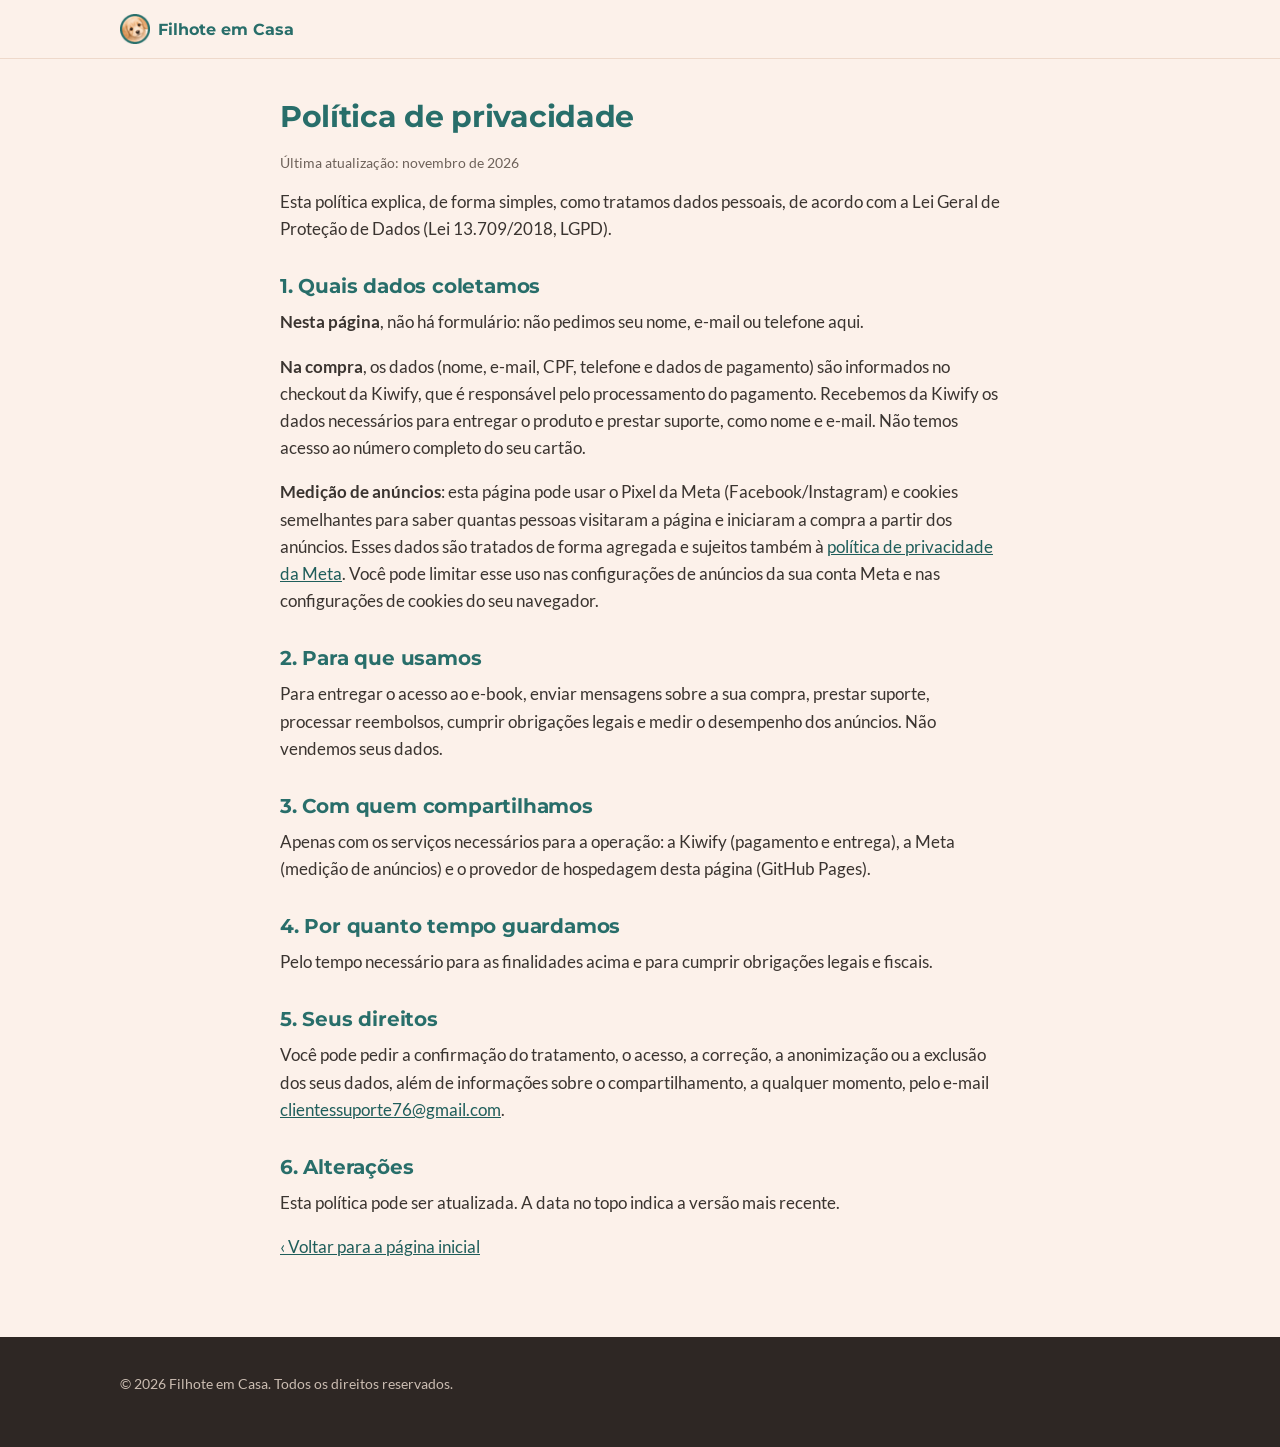
==== privacidade.html @ 79512b6d "Publish the Filhote em Casa sales page for GitHub Pages. Add the approved static site at the repo ro" ====
<!doctype html>
<html lang="pt-BR"><head><meta charset="utf-8"><meta name="viewport" content="width=device-width,initial-scale=1">
<title>Política de privacidade | Filhote em Casa</title><meta name="robots" content="noindex">
<link rel="icon" type="image/png" sizes="32x32" href="assets/img/favicon-32.png"><link rel="stylesheet" href="assets/style.css"></head>
<body>
<header class="topbar"><div class="wrap"><a class="brand" href="index.html"><img src="assets/img/favicon-32.png" width="30" height="30" alt="">Filhote em Casa</a></div></header>
<main class="wrap narrow legal">
<h1>Política de privacidade</h1>
<p class="muted small">Última atualização: novembro de 2026</p>
<p>Esta política explica, de forma simples, como tratamos dados pessoais, de acordo com a Lei Geral de Proteção de Dados (Lei 13.709/2018, LGPD).</p>
<h2>1. Quais dados coletamos</h2>
<p><strong>Nesta página</strong>, não há formulário: não pedimos seu nome, e-mail ou telefone aqui.</p>
<p><strong>Na compra</strong>, os dados (nome, e-mail, CPF, telefone e dados de pagamento) são informados no checkout da Kiwify, que é responsável pelo processamento do pagamento. Recebemos da Kiwify os dados necessários para entregar o produto e prestar suporte, como nome e e-mail. Não temos acesso ao número completo do seu cartão.</p>
<p><strong>Medição de anúncios</strong>: esta página pode usar o Pixel da Meta (Facebook/Instagram) e cookies semelhantes para saber quantas pessoas visitaram a página e iniciaram a compra a partir dos anúncios. Esses dados são tratados de forma agregada e sujeitos também à <a href="https://www.facebook.com/privacy/policy" rel="noopener" target="_blank">política de privacidade da Meta</a>. Você pode limitar esse uso nas configurações de anúncios da sua conta Meta e nas configurações de cookies do seu navegador.</p>
<h2>2. Para que usamos</h2>
<p>Para entregar o acesso ao e-book, enviar mensagens sobre a sua compra, prestar suporte, processar reembolsos, cumprir obrigações legais e medir o desempenho dos anúncios. Não vendemos seus dados.</p>
<h2>3. Com quem compartilhamos</h2>
<p>Apenas com os serviços necessários para a operação: a Kiwify (pagamento e entrega), a Meta (medição de anúncios) e o provedor de hospedagem desta página (GitHub Pages).</p>
<h2>4. Por quanto tempo guardamos</h2>
<p>Pelo tempo necessário para as finalidades acima e para cumprir obrigações legais e fiscais.</p>
<h2>5. Seus direitos</h2>
<p>Você pode pedir a confirmação do tratamento, o acesso, a correção, a anonimização ou a exclusão dos seus dados, além de informações sobre o compartilhamento, a qualquer momento, pelo e-mail <a href="mailto:clientessuporte76@gmail.com?subject=Privacidade%20-%20Filhote%20em%20Casa">clientessuporte76@gmail.com</a>.</p>
<h2>6. Alterações</h2>
<p>Esta política pode ser atualizada. A data no topo indica a versão mais recente.</p>
<!-- DADOS DO RESPONSÁVEL AQUI (nome ou razão social, CPF/CNPJ) -->
<p><a href="index.html">‹ Voltar para a página inicial</a></p>
</main>
<footer><div class="wrap"><p>© 2026 Filhote em Casa. Todos os direitos reservados.</p></div></footer>
</body></html>
---- assets/style.css ----
@font-face{font-family:"Montserrat";src:url(fonts/montserrat-700.woff2) format("woff2");font-weight:700;font-display:swap}
@font-face{font-family:"Lato";src:url(fonts/lato-regular.woff2) format("woff2");font-weight:400;font-display:swap}
@font-face{font-family:"Lato";src:url(fonts/lato-bold.woff2) format("woff2");font-weight:700;font-display:swap}
@font-face{font-family:"Lato";src:url(fonts/lato-italic.woff2) format("woff2");font-weight:400;font-style:italic;font-display:swap}
:root{--bg:#FCF1EA;--bg2:#F7E5D9;--card:#FFF9F5;--teal:#286E6A;--teal-d:#1F5E5B;--teal-l:#E3EFEC;--ink:#3A3430;--muted:#6E625A;--gold:#D9A441;--rose:#D99A9A;--line:#EED9CB;--r:18px;--sh:0 10px 30px -12px rgba(70,45,30,.25)}
*{box-sizing:border-box}
html{scroll-behavior:smooth;-webkit-text-size-adjust:100%}
body{margin:0;background:var(--bg);color:var(--ink);font:400 17px/1.6 "Lato",system-ui,-apple-system,"Segoe UI",Roboto,sans-serif}
img{max-width:100%;height:auto;display:block}
a{color:var(--teal-d)}
h1,h2,h3{font-family:"Montserrat","Lato",system-ui,sans-serif;font-weight:700;color:var(--teal);line-height:1.2;margin:0 0 .5em;letter-spacing:-.01em}
h1{font-size:clamp(1.85rem,6.4vw,3rem)}
h2{font-size:clamp(1.55rem,5vw,2.3rem)}
h3{font-size:1.15rem}
p{margin:0 0 1em}
.wrap{max-width:1080px;margin:0 auto;padding:0 20px}
.narrow{max-width:720px}
section{padding:56px 0}
.alt{background:var(--bg2)}
.center{text-align:center}
.eyebrow{display:inline-block;font:700 .78rem/1.2 "Montserrat",sans-serif;letter-spacing:.08em;text-transform:uppercase;color:var(--teal);background:var(--teal-l);padding:7px 12px;border-radius:99px;margin-bottom:14px}
.lead{font-size:1.12rem;color:var(--ink)}
.muted{color:var(--muted)}
.small{font-size:.9rem}
/* top bar */
.topbar{padding:14px 0;border-bottom:1px solid var(--line)}
.topbar .wrap{display:flex;align-items:center;justify-content:space-between;gap:12px}
.brand{display:flex;align-items:center;gap:8px;font:700 1rem "Montserrat",sans-serif;color:var(--teal);text-decoration:none}
.brand img{width:30px;height:30px}
.topbar .tag{font-size:.82rem;color:var(--muted)}
/* buttons */
.btn{display:inline-flex;align-items:center;justify-content:center;gap:8px;min-height:56px;padding:14px 28px;border-radius:14px;background:var(--teal-d);color:#fff;font:700 1.08rem/1.2 "Montserrat",sans-serif;text-decoration:none;box-shadow:0 8px 20px -8px rgba(31,94,91,.6);transition:transform .15s,background .15s;text-align:center}
.btn:hover{background:#174B49;transform:translateY(-1px)}
.btn:focus-visible{outline:3px solid var(--gold);outline-offset:3px}
.btn.block{display:flex;width:100%}
.btn .arrow{font-size:1.2em;line-height:1}
.micro{display:flex;flex-wrap:wrap;gap:6px 14px;margin-top:12px;font-size:.88rem;color:var(--muted)}
.micro span::before{content:"✓ ";color:var(--teal);font-weight:700}
/* hero */
.hero{padding:32px 0 48px}
.hero .grid{display:grid;gap:28px;align-items:center}
.hero h1 span{color:var(--teal-d);background:linear-gradient(transparent 62%,rgba(217,164,65,.35) 62%)}
.cover{position:relative;max-width:300px;margin:0 auto}
.cover img{border-radius:4px 10px 10px 4px;box-shadow:-2px 0 0 rgba(0,0,0,.06),0 24px 40px -14px rgba(70,45,30,.45),0 4px 10px rgba(70,45,30,.12)}
.cover::after{content:"";position:absolute;inset:0 auto 0 0;width:14px;border-radius:4px 0 0 4px;background:linear-gradient(90deg,rgba(0,0,0,.14),rgba(255,255,255,.18) 45%,rgba(0,0,0,0))}
.cover .badge{position:absolute;right:-14px;bottom:28px;background:var(--gold);color:#3A2A10;font:700 .82rem/1.15 "Montserrat",sans-serif;padding:10px 12px;border-radius:12px;box-shadow:var(--sh);text-align:center;transform:rotate(4deg)}
.chips{display:flex;flex-wrap:wrap;gap:8px;margin:18px 0 22px;padding:0;list-style:none}
.chips li{background:var(--card);border:1px solid var(--line);border-radius:99px;padding:6px 12px;font-size:.88rem;font-weight:700;color:var(--teal-d)}
/* problems */
.problems{display:grid;gap:10px;padding:0;margin:24px 0;list-style:none}
.problems li{display:flex;gap:12px;align-items:flex-start;background:var(--card);border:1px solid var(--line);border-radius:14px;padding:14px 16px;font-weight:700}
.problems li i{flex:none;width:28px;height:28px;border-radius:50%;background:var(--teal-l);color:var(--teal);display:grid;place-items:center;font-style:normal;font-size:.95rem}
.callout{background:var(--card);border-left:5px solid var(--teal);border-radius:12px;padding:18px 20px;margin:24px 0;box-shadow:var(--sh)}
.callout strong{color:var(--teal-d)}
.quote{font:700 clamp(1.2rem,4.4vw,1.6rem)/1.35 "Montserrat",sans-serif;color:var(--teal-d);margin:8px 0 0}
.split{display:grid;gap:28px;align-items:center}
.ilu{max-width:420px;margin:0 auto;mix-blend-mode:multiply}
/* compare */
.compare{display:grid;gap:14px;margin-top:24px}
.compare .col{border-radius:var(--r);padding:20px;border:1px solid var(--line)}
.compare .them{background:#F3E7DF}
.compare .us{background:var(--card);border:2px solid var(--teal);box-shadow:var(--sh)}
.compare h3{margin-bottom:10px}
.compare .them h3{color:var(--muted)}
.compare ul{margin:0;padding:0;list-style:none}
.compare li{padding:6px 0 6px 28px;position:relative}
.compare .them li::before{content:"–";position:absolute;left:6px;color:var(--muted);font-weight:700}
.compare .us li::before{content:"✓";position:absolute;left:4px;color:var(--teal);font-weight:700}
/* steps */
.steps{display:grid;gap:16px;counter-reset:s;margin-top:24px;padding:0;list-style:none}
.steps li{background:var(--card);border-radius:var(--r);padding:22px 20px 20px 74px;position:relative;box-shadow:var(--sh)}
.steps li::before{counter-increment:s;content:counter(s);position:absolute;left:20px;top:20px;width:40px;height:40px;border-radius:50%;background:var(--teal);color:#fff;font:700 1.15rem/40px "Montserrat",sans-serif;text-align:center}
.steps h3{margin-bottom:4px}
.steps p{margin:0;color:var(--muted)}
/* deliverables */
.items{display:grid;gap:18px;margin-top:28px}
.item{background:var(--card);border-radius:var(--r);padding:20px;box-shadow:var(--sh);display:grid;gap:16px;align-items:center}
.item .pg{max-width:220px;margin:0 auto;border-radius:6px;box-shadow:0 12px 26px -10px rgba(70,45,30,.4);border:1px solid var(--line);transform:rotate(-1.5deg)}
.item:nth-child(even) .pg{transform:rotate(1.5deg)}
.item .kicker{font:700 .75rem "Montserrat",sans-serif;letter-spacing:.08em;text-transform:uppercase;color:var(--gold);margin-bottom:4px}
.item h3{margin-bottom:6px}
.item p{margin:0;color:var(--muted)}
details.toc{margin-top:22px;background:var(--card);border-radius:14px;border:1px solid var(--line)}
details.toc summary{cursor:pointer;padding:16px 18px;font-weight:700;color:var(--teal-d)}
details.toc ol{margin:0;padding:0 18px 18px 40px;columns:1}
details.toc li{padding:3px 0}
/* plan */
.weeks{display:grid;gap:16px;margin-top:24px}
.week{background:var(--card);border-radius:var(--r);padding:20px;box-shadow:var(--sh);border-top:6px solid var(--teal)}
.week:nth-child(2){border-top-color:var(--gold)}
.week:nth-child(3){border-top-color:var(--rose)}
.week .wk{font:700 .78rem "Montserrat",sans-serif;letter-spacing:.08em;text-transform:uppercase;color:var(--muted)}
.week h3{margin:4px 0 10px}
.week ul{margin:0 0 12px;padding:0;list-style:none}
.week li{padding:4px 0 4px 26px;position:relative;font-size:.97rem}
.week li::before{content:"☐";position:absolute;left:0;color:var(--teal)}
.week .goal{margin:0;padding-top:10px;border-top:1px dashed var(--line);font-size:.93rem}
.week .goal b{color:var(--teal-d)}
/* method */
.pillars{display:grid;gap:12px;margin:20px 0 0;padding:0;list-style:none}
.pillars li{background:var(--card);border-radius:14px;padding:14px 16px;border:1px solid var(--line)}
.pillars b{color:var(--teal-d);display:block}
/* fit */
.fit{display:grid;gap:16px;margin-top:24px}
.fit .box{border-radius:var(--r);padding:22px;background:var(--card);box-shadow:var(--sh)}
.fit ul{margin:0;padding:0;list-style:none}
.fit li{padding:7px 0 7px 30px;position:relative}
.fit .yes li::before{content:"✓";position:absolute;left:4px;color:var(--teal);font-weight:700}
.fit .no h3{color:#9A5B5B}
.fit .no li::before{content:"✕";position:absolute;left:4px;color:#B87070;font-weight:700}
/* guarantee */
.guarantee{display:grid;gap:22px;align-items:center;background:var(--card);border:2px dashed var(--teal);border-radius:24px;padding:28px 22px}
.seal{width:150px;height:150px;margin:0 auto;border-radius:50%;background:var(--teal);color:#fff;display:grid;place-items:center;text-align:center;font:700 .85rem/1.2 "Montserrat",sans-serif;box-shadow:0 0 0 8px var(--teal-l),var(--sh)}
.seal b{display:block;font-size:2.6rem;line-height:1}
.guarantee p{margin:0 0 .6em}
/* offer */
.offer{background:var(--card);border-radius:24px;box-shadow:0 24px 50px -20px rgba(70,45,30,.45);padding:28px 22px;max-width:560px;margin:0 auto;border:2px solid var(--teal)}
.offer .cov{width:140px;margin:0 auto 14px}
.offer ul{list-style:none;padding:0;margin:16px 0}
.offer li{padding:8px 0 8px 30px;border-bottom:1px solid var(--line);position:relative}
.offer li::before{content:"✓";position:absolute;left:4px;color:var(--teal);font-weight:700}
.price{text-align:center;margin:20px 0 16px}
.price .val{font:700 3.2rem/1 "Montserrat",sans-serif;color:var(--teal-d)}
.price .val small{font-size:1.2rem;vertical-align:top;margin-right:4px}
.price .note{display:block;color:var(--muted);font-size:.95rem;margin-top:6px}
.bump{display:flex;gap:14px;align-items:center;margin-top:18px;padding:14px;border-radius:14px;background:#FBEFE6;border:1px solid var(--line);font-size:.93rem}
.bump img{width:64px;flex:none;border-radius:3px;box-shadow:0 6px 12px -6px rgba(70,45,30,.4)}
.secure{display:flex;justify-content:center;flex-wrap:wrap;gap:6px 14px;margin-top:12px;font-size:.85rem;color:var(--muted)}
/* faq */
.faq{margin-top:24px}
.faq details{background:var(--card);border-radius:14px;margin-bottom:10px;border:1px solid var(--line)}
.faq summary{list-style:none;cursor:pointer;padding:18px 48px 18px 18px;font-weight:700;color:var(--teal-d);position:relative}
.faq summary::-webkit-details-marker{display:none}
.faq summary::after{content:"+";position:absolute;right:18px;top:50%;transform:translateY(-50%);font:700 1.4rem "Montserrat",sans-serif;color:var(--teal)}
.faq details[open] summary::after{content:"–"}
.faq details p{padding:0 18px 4px;margin:0 0 14px;color:var(--ink)}
/* final */
.final{padding-bottom:110px}
/* footer */
footer{background:#2E2724;color:#E8DCD3;padding:36px 0 110px;font-size:.88rem}
footer a{color:#F3D9C7}
footer .links{display:flex;flex-wrap:wrap;gap:8px 18px;margin:10px 0 16px}
footer p{margin:0 0 .8em;color:#CBBDB2}
/* sticky */
.sticky{position:fixed;left:0;right:0;bottom:0;z-index:50;background:rgba(255,249,245,.97);border-top:1px solid var(--line);box-shadow:0 -8px 24px -12px rgba(70,45,30,.35);padding:10px 14px calc(10px + env(safe-area-inset-bottom));display:flex;align-items:center;gap:12px;transform:translateY(110%);transition:transform .25s}
.sticky.show{transform:none}
.sticky .p{line-height:1.15;font-size:.8rem;color:var(--muted);white-space:nowrap}
.sticky .p b{display:block;font:700 1.25rem "Montserrat",sans-serif;color:var(--teal-d)}
.sticky .btn{flex:1;min-height:50px;padding:10px 14px;font-size:1rem}
/* legal pages */
.legal{padding:40px 0 60px}
.legal h1{font-size:1.9rem}
.legal h2{font-size:1.25rem;margin-top:1.6em}
/* desktop */
@media (min-width:760px){
  section{padding:80px 0}
  .hero{padding:56px 0 72px}
  .hero .grid{grid-template-columns:1.15fr .85fr;gap:48px}
  .cover{max-width:360px}
  .problems{grid-template-columns:1fr 1fr}
  .split{grid-template-columns:1fr 1fr;gap:48px}
  .split.rev .ilu{order:2}
  .compare{grid-template-columns:1fr 1fr}
  .steps{grid-template-columns:repeat(3,1fr)}
  .steps li{padding:76px 22px 22px}
  .items{grid-template-columns:1fr 1fr}
  .item{grid-template-columns:170px 1fr}
  .item .pg{max-width:170px}
  .item.wide{grid-column:1/-1;grid-template-columns:220px 1fr}
  .item.wide .pg{max-width:220px}
  details.toc ol{columns:2;column-gap:32px}
  .weeks{grid-template-columns:repeat(3,1fr)}
  .pillars{grid-template-columns:1fr 1fr}
  .fit{grid-template-columns:1fr 1fr}
  .guarantee{grid-template-columns:180px 1fr;padding:36px 40px}
  .offer{padding:36px 40px}
  .sticky{display:none}
  .final,footer{padding-bottom:40px}
}
@media (prefers-reduced-motion:reduce){html{scroll-behavior:auto}.btn,.sticky{transition:none}}
/* quiz chips */
.quiz{display:flex;flex-wrap:wrap;justify-content:center;gap:10px;margin-top:20px}
.quiz a{display:inline-flex;align-items:center;min-height:46px;padding:10px 16px;border-radius:99px;background:var(--card);border:2px solid var(--line);color:var(--ink);font-weight:700;font-size:.95rem;text-decoration:none;transition:border-color .15s,background .15s}
.quiz a:hover,.quiz a:focus-visible{border-color:var(--teal);background:var(--teal-l);outline:none}
/* solutions */
.sol{display:grid;gap:14px;margin-top:24px}
.sol article{background:var(--card);border-radius:var(--r);padding:20px;border:1px solid var(--line);scroll-margin-top:16px}
.sol article:target{border:2px solid var(--teal);box-shadow:0 0 0 6px var(--teal-l),var(--sh)}
.sol h3{margin-bottom:8px}
.sol p{margin:0 0 10px;font-size:.97rem}
.sol small{display:inline-block;font-weight:700;color:var(--teal-d);background:var(--teal-l);border-radius:8px;padding:4px 10px;font-size:.8rem}
/* objections */
.objs{display:grid;gap:14px;margin-top:24px}
.objs>div{background:var(--card);border-radius:var(--r);padding:20px;box-shadow:var(--sh)}
.objs h3{margin-bottom:6px}
.objs p{margin:0;color:var(--ink)}
@media (min-width:760px){.sol{grid-template-columns:1fr 1fr}.objs{grid-template-columns:1fr 1fr}}
.split>*,.hero .grid>*,.items>*,.item>*{min-width:0}
.ilu{width:100%}
body{overflow-x:hidden}
/* nav */
.nav{display:flex;gap:6px;align-items:center}
.nav a{font:700 .85rem "Montserrat",sans-serif;color:var(--teal-d);text-decoration:none;padding:8px 10px;border-radius:10px}
.nav a:hover{background:var(--teal-l)}
.nav .nav-sup{background:var(--teal-l)}
/* support */
#suporte{padding-top:24px}
.support{background:var(--card);border-radius:24px;padding:28px 22px;box-shadow:var(--sh);border:1px solid var(--line);text-align:center;scroll-margin-top:12px}
.support h2{font-size:1.6rem}
.support-actions{display:flex;flex-direction:column;align-items:center;gap:12px;margin-top:8px}
.btn-wa{display:inline-flex;align-items:center;justify-content:center;gap:10px;min-height:54px;padding:12px 26px;border-radius:14px;background:#25D366;color:#073B1E;font:700 1.05rem "Montserrat",sans-serif;text-decoration:none;box-shadow:0 8px 20px -8px rgba(37,211,102,.7);width:100%;max-width:340px}
.btn-wa:hover{background:#1FBE5B}
.support .mail{font-weight:700;color:var(--teal-d);word-break:break-all}
.wa-float{position:fixed;right:16px;bottom:18px;z-index:60;width:56px;height:56px;border-radius:50%;background:#25D366;color:#fff;display:grid;place-items:center;box-shadow:0 8px 22px -6px rgba(0,0,0,.35);transition:bottom .25s}
.wa-float:focus-visible{outline:3px solid var(--gold);outline-offset:3px}
body.bar-on .wa-float{bottom:calc(84px + env(safe-area-inset-bottom))}
@media (min-width:760px){.support-actions{flex-direction:row;justify-content:center;gap:24px}.btn-wa{width:auto}body.bar-on .wa-float{bottom:18px}}
.brand{white-space:nowrap}
@media (max-width:420px){.nav a{padding:7px 8px;font-size:.8rem}.brand{font-size:.95rem}}
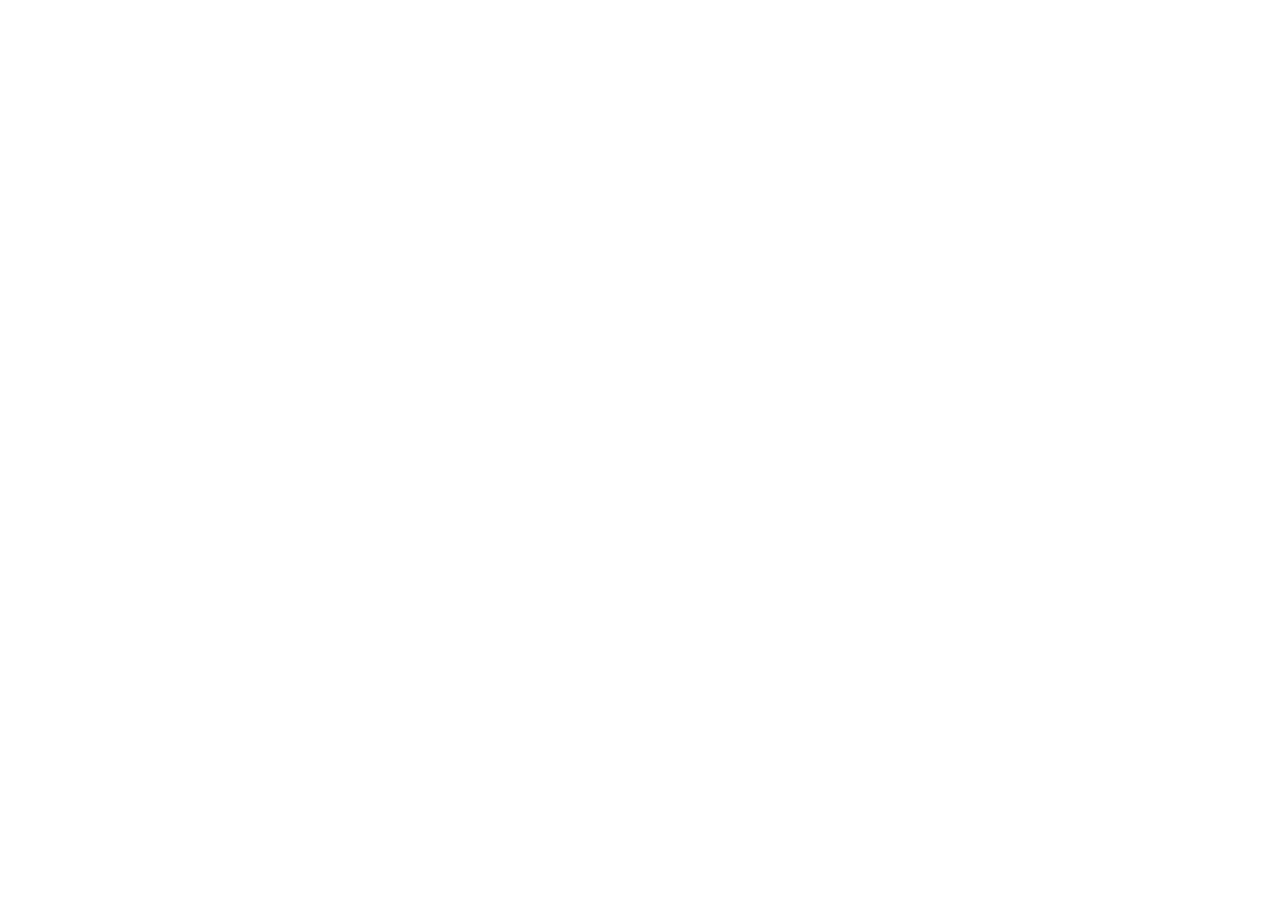
==== commit d237ca1c: "Redirect GitHub Pages HTML to filhoteemcasa.com.br Paused ads still open the GitHub Pages URL. Each " ====
--- a/privacidade.html
+++ b/privacidade.html
@@ -1,29 +1,17 @@
 <!doctype html>
-<html lang="pt-BR"><head><meta charset="utf-8"><meta name="viewport" content="width=device-width,initial-scale=1">
-<title>Política de privacidade | Filhote em Casa</title><meta name="robots" content="noindex">
-<link rel="icon" type="image/png" sizes="32x32" href="assets/img/favicon-32.png"><link rel="stylesheet" href="assets/style.css"></head>
+<html lang="pt-BR">
+<head>
+<meta charset="utf-8">
+<meta name="viewport" content="width=device-width,initial-scale=1">
+<title>Redirecionando… | Filhote em Casa</title>
+<link rel="canonical" href="https://filhoteemcasa.com.br/privacidade.html">
+<meta name="robots" content="noindex">
+<script>
+location.replace("https://filhoteemcasa.com.br/privacidade.html" + location.search + location.hash);
+</script>
+<meta http-equiv="refresh" content="0; url=https://filhoteemcasa.com.br/privacidade.html">
+</head>
 <body>
-<header class="topbar"><div class="wrap"><a class="brand" href="index.html"><img src="assets/img/favicon-32.png" width="30" height="30" alt="">Filhote em Casa</a></div></header>
-<main class="wrap narrow legal">
-<h1>Política de privacidade</h1>
-<p class="muted small">Última atualização: novembro de 2026</p>
-<p>Esta política explica, de forma simples, como tratamos dados pessoais, de acordo com a Lei Geral de Proteção de Dados (Lei 13.709/2018, LGPD).</p>
-<h2>1. Quais dados coletamos</h2>
-<p><strong>Nesta página</strong>, não há formulário: não pedimos seu nome, e-mail ou telefone aqui.</p>
-<p><strong>Na compra</strong>, os dados (nome, e-mail, CPF, telefone e dados de pagamento) são informados no checkout da Kiwify, que é responsável pelo processamento do pagamento. Recebemos da Kiwify os dados necessários para entregar o produto e prestar suporte, como nome e e-mail. Não temos acesso ao número completo do seu cartão.</p>
-<p><strong>Medição de anúncios</strong>: esta página pode usar o Pixel da Meta (Facebook/Instagram) e cookies semelhantes para saber quantas pessoas visitaram a página e iniciaram a compra a partir dos anúncios. Esses dados são tratados de forma agregada e sujeitos também à <a href="https://www.facebook.com/privacy/policy" rel="noopener" target="_blank">política de privacidade da Meta</a>. Você pode limitar esse uso nas configurações de anúncios da sua conta Meta e nas configurações de cookies do seu navegador.</p>
-<h2>2. Para que usamos</h2>
-<p>Para entregar o acesso ao e-book, enviar mensagens sobre a sua compra, prestar suporte, processar reembolsos, cumprir obrigações legais e medir o desempenho dos anúncios. Não vendemos seus dados.</p>
-<h2>3. Com quem compartilhamos</h2>
-<p>Apenas com os serviços necessários para a operação: a Kiwify (pagamento e entrega), a Meta (medição de anúncios) e o provedor de hospedagem desta página (GitHub Pages).</p>
-<h2>4. Por quanto tempo guardamos</h2>
-<p>Pelo tempo necessário para as finalidades acima e para cumprir obrigações legais e fiscais.</p>
-<h2>5. Seus direitos</h2>
-<p>Você pode pedir a confirmação do tratamento, o acesso, a correção, a anonimização ou a exclusão dos seus dados, além de informações sobre o compartilhamento, a qualquer momento, pelo e-mail <a href="mailto:clientessuporte76@gmail.com?subject=Privacidade%20-%20Filhote%20em%20Casa">clientessuporte76@gmail.com</a>.</p>
-<h2>6. Alterações</h2>
-<p>Esta política pode ser atualizada. A data no topo indica a versão mais recente.</p>
-<!-- DADOS DO RESPONSÁVEL AQUI (nome ou razão social, CPF/CNPJ) -->
-<p><a href="index.html">‹ Voltar para a página inicial</a></p>
-</main>
-<footer><div class="wrap"><p>© 2026 Filhote em Casa. Todos os direitos reservados.</p></div></footer>
-</body></html>
+<p>Esta página mudou para <a href="https://filhoteemcasa.com.br/privacidade.html">filhoteemcasa.com.br/privacidade.html</a>.</p>
+</body>
+</html>
